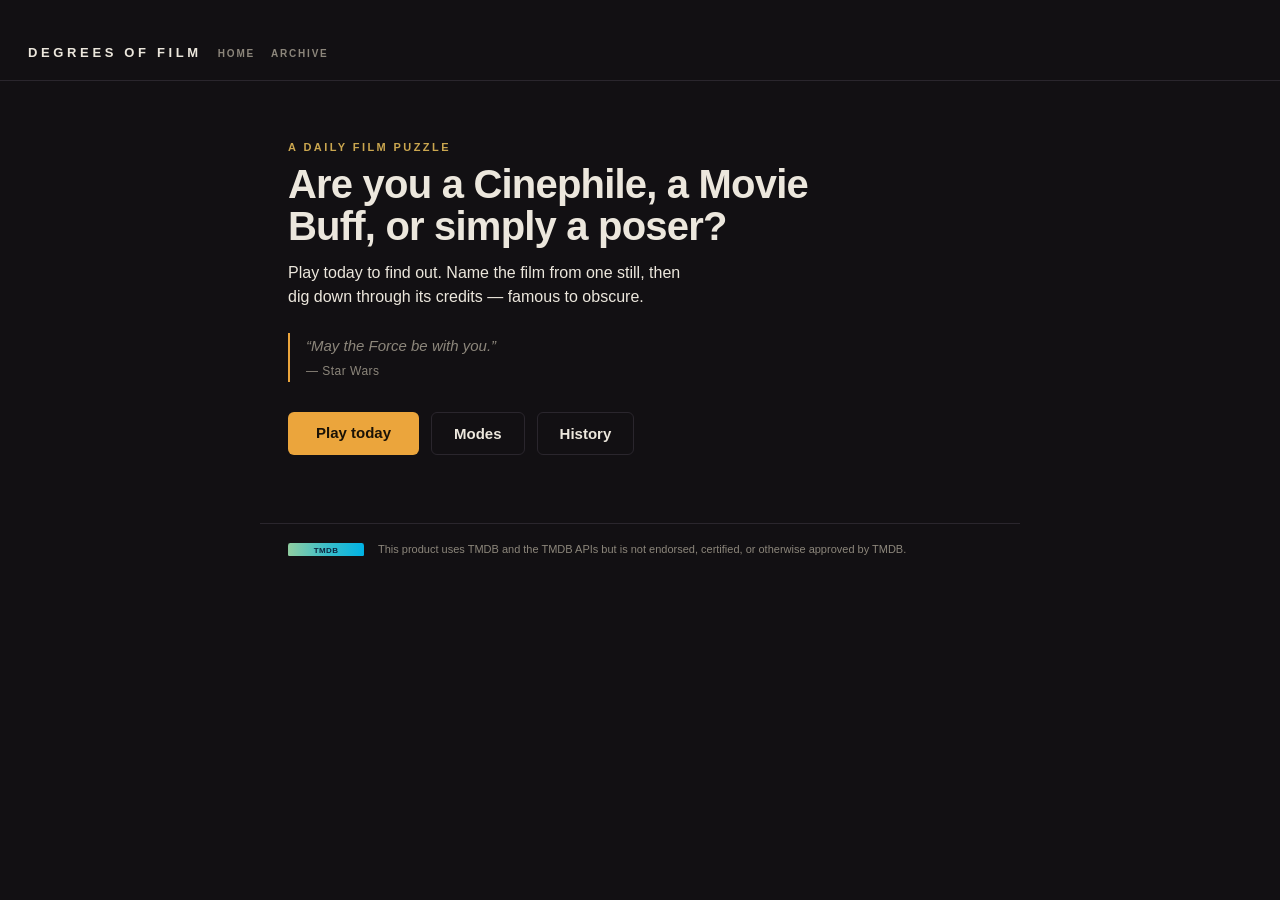
==== docs/index.html @ 2c876a7c "UX: reorder mode-select cards — Cinephile, Movie Buff, Poser, Practice Co-Authored-By: Claude Fable " ====
<!DOCTYPE html>
<html lang="en">
<head>
  <meta charset="utf-8" />
  <meta name="viewport" content="width=device-width, initial-scale=1" />
  <title>Degrees of Film</title>
  <link rel="stylesheet" href="style.css" />
</head>
<body>
  <header class="topbar">
    <div class="brand">
      <a class="wordmark" href="?">Degrees of Film</a>
      <a class="navlink" href="?">Home</a>
      <a class="navlink" id="archive-link" href="?archive">Archive</a>
    </div>
    <div class="stats">
      <span class="stat"><b id="depth">0</b><span>depth</span></span>
      <span class="stat"><b id="score">0</b><span>score</span></span>
    </div>
  </header>

  <main class="stage">
    <aside class="rail" id="rail" aria-hidden="true"></aside>

    <section class="play" id="play">
      <p class="mode-badge" id="mode-badge" aria-label="Current mode"></p>
      <figure class="frame">
        <img id="frame-img" alt="A frame from the film, with the title hidden" />
        <figcaption id="frame-cap" class="frame-cap" style="display:none"></figcaption>
      </figure>
      <div class="rung">
        <p class="eyebrow" id="role">&nbsp;</p>
        <h1 class="prompt" id="prompt">Loading…</h1>
      </div>
      <div class="controls">
        <div class="guessrow" id="guessrow">
          <input id="guess" type="text" autocomplete="off" autocapitalize="off"
                 spellcheck="false" placeholder="Name it…" />
          <button id="guess-btn">Guess</button>
        </div>
        <div id="suggest" class="suggest" hidden></div>
        <div id="choices" class="choices"></div>
        <div class="meta">
          <div class="attempts" id="attempts" aria-label="Attempts remaining"></div>
          <div class="lifelines">
            <button id="help-btn" class="skip" data-tip="Turn this rung into multiple choice — capped at 0 points. 3 per game.">I Need Help</button>
            <button id="skip-btn" class="skip" data-tip="Skip this rung to advance — costs 1 point (5 skips per game).">Skip</button>
          </div>
        </div>
        <p class="feedback" id="feedback" role="status">&nbsp;</p>
      </div>
    </section>

    <section class="end hidden" id="end"></section>

    <section class="archive hidden" id="archive">
      <h2 class="arc-title">Past puzzles</h2>
      <p class="arc-sub">Replay a previous daily. (Titles hidden so the film rung stays a challenge.)</p>
      <div id="archive-list" class="archive-list"></div>
    </section>

    <section class="modes hidden" id="history">
      <a class="navback" href="?">← Home</a>
      <h2 class="modes-title">Score history</h2>
      <p class="arc-sub">Your Cinephile daily results on this device, newest first. Recording starts
        from your next daily — earlier days weren’t stored. Poser, Movie Buff, practice, and archive
        replays don’t count here (they never touch daily stats).</p>
      <div id="history-list" class="archive-list"></div>
    </section>

    <section class="home hidden" id="home">
      <p class="home-eyebrow">A daily film puzzle</p>
      <h1 class="home-title">Are you a Cinephile, a Movie Buff, or simply a poser?</h1>
      <p class="home-tag">Play today to find out. Name the film from one still, then dig down through
        its credits — famous to obscure.</p>
      <blockquote class="quote" id="quote"></blockquote>
      <div class="home-cta">
        <a class="btn-primary" href="?play" data-tip="Start today's puzzle in Cinephile mode">Play today</a>
        <a class="btn-ghost" href="?modes" data-tip="Choose your mode and difficulty">Modes</a>
        <a class="btn-ghost" href="?history" data-tip="Your past daily results on this device">History</a>
      </div>
    </section>

    <section class="modes hidden" id="modes">
      <a class="navback" href="?">← Home</a>
      <h2 class="modes-title">Choose your mode</h2>
      <div class="mode-cards">
        <a class="mode lit" href="?play">
          <div class="mode-head"><span class="mode-name">Cinephile</span><span class="mode-soon">Play →</span></div>
          <span class="mode-desc">The full dig: name the film, then every credit from marquee names
            down to the key grip. Three lifelines, no autocomplete, no mercy.</span>
        </a>
        <a class="mode lit" href="?play&amp;mode=buff">
          <div class="mode-head"><span class="mode-name">Movie Buff</span><span class="mode-soon">Play →</span></div>
          <span class="mode-desc">Cinephile rules plus a title autocomplete on the frame — for those
            who never forget a face but blank on names.</span>
        </a>
        <a class="mode lit" href="?play&amp;mode=poser">
          <div class="mode-head"><span class="mode-name">Poser</span><span class="mode-soon">Play →</span></div>
          <span class="mode-desc">All multiple choice, deep cuts trimmed, a flat point a pop — for
            when you’ve “only seen the trailer.”</span>
        </a>
        <a class="mode lit" href="?practice">
          <div class="mode-head"><span class="mode-name">Practice</span><span class="mode-soon">Play →</span></div>
          <span class="mode-desc">An endless warm-up: random past puzzles back to back with a running
            tally, and it never touches your daily streak. Pick your ruleset.</span>
        </a>
      </div>
    </section>

    <section class="modes hidden" id="practice">
      <a class="navback" href="?modes">← Modes</a>
      <h2 class="modes-title">Practice</h2>
      <p class="arc-sub">An endless run through random past puzzles, with a running tally of films
        cleared and total depth. It doesn’t touch your daily streak or stats — and today’s daily is
        held back so you can’t spoil it. Pick a ruleset to start.</p>
      <div class="mode-cards">
        <a class="mode lit" href="?practice&amp;mode=cinephile">
          <div class="mode-head"><span class="mode-name">Cinephile</span><span class="mode-soon">Start →</span></div>
          <span class="mode-desc">The full dig — text answers, three lifelines, all the way down to
            the key grip.</span>
        </a>
        <a class="mode lit" href="?practice&amp;mode=poser">
          <div class="mode-head"><span class="mode-name">Poser</span><span class="mode-soon">Start →</span></div>
          <span class="mode-desc">All multiple choice, deep cuts trimmed — a gentle warm-up.</span>
        </a>
      </div>
    </section>
  </main>

  <!-- Mandatory TMDB attribution. The inline SVG is a faithful gradient-pill
       rendition of the TMDB mark; swap in the official logo from
       themoviedb.org/about/logos for strict brand compliance. -->
  <footer class="attribution">
    <a class="tmdb" href="https://www.themoviedb.org/" target="_blank" rel="noopener"
       aria-label="The Movie Database (TMDB)">
      <svg viewBox="0 0 190 34" width="76" height="13.6" role="img" aria-hidden="true">
        <defs>
          <linearGradient id="tmdbg" x1="0" y1="0" x2="1" y2="0">
            <stop offset="0" stop-color="#90cea1" />
            <stop offset=".5" stop-color="#3cbec9" />
            <stop offset="1" stop-color="#00b3e5" />
          </linearGradient>
        </defs>
        <rect width="190" height="34" rx="6" fill="url(#tmdbg)" />
        <text x="95" y="24" text-anchor="middle" font-family="Arial, Helvetica, sans-serif"
              font-weight="700" font-size="20" letter-spacing="1" fill="#0d253f">TMDB</text>
      </svg>
    </a>
    <p>This product uses TMDB and the TMDB APIs but is not endorsed, certified, or otherwise approved by TMDB.</p>
  </footer>

  <script type="module" src="app.js"></script>
</body>
</html>
---- docs/style.css ----
:root{
  --ink:#121013; --ink2:#1a171c; --bone:#ece7dd; --muted:#8c867b;
  --amber:#eba53c; --amber-deep:#caa64f; --on-accent:#1a1206; --red:#c2543f; --line:#2a262d;
  --font:-apple-system,BlinkMacSystemFont,"Segoe UI",Helvetica,Arial,sans-serif;
  --mono:ui-monospace,"SF Mono",Menlo,Consolas,monospace;
}
*{box-sizing:border-box}
body{
  margin:0;background:var(--ink);color:var(--bone);font-family:var(--font);
  -webkit-font-smoothing:antialiased;min-height:100vh;
}
.topbar{
  display:flex;align-items:flex-end;justify-content:space-between;
  padding:20px 28px;border-bottom:1px solid var(--line);
}
.wordmark{
  text-transform:uppercase;letter-spacing:.28em;font-size:13px;font-weight:600;
  color:var(--bone);text-decoration:none;
}
.wordmark:hover{color:var(--amber)}
.brand{display:flex;align-items:baseline;gap:16px}
.navlink{
  text-transform:uppercase;letter-spacing:.18em;font-size:10px;font-weight:600;
  color:var(--muted);text-decoration:none;
}
.navlink:hover{color:var(--amber)}
.stats{display:flex;gap:28px}
.stat{display:flex;flex-direction:column;align-items:flex-end;line-height:1}
.stat b{font-size:26px;font-weight:600;color:var(--amber);font-variant-numeric:tabular-nums}
.stat span{text-transform:uppercase;letter-spacing:.18em;font-size:10px;color:var(--muted);margin-top:4px}

.stage{
  display:grid;grid-template-columns:64px 1fr;gap:0;
  max-width:760px;margin:0 auto;padding:36px 28px 60px;
}
.rail{display:flex;flex-direction:column;gap:8px;padding-top:6px}
.mark{
  width:14px;height:22px;border-radius:3px;border:1px solid var(--line);
  background:transparent;transition:background .25s,border-color .25s,box-shadow .25s;
}
.mark.done{background:var(--bone);border-color:var(--bone)}
.mark.active{
  border-color:var(--amber);background:rgba(235,165,60,.16);
  box-shadow:0 0 0 1px var(--amber),0 0 14px rgba(235,165,60,.35);
}

.play{display:flex;flex-direction:column;gap:22px;min-width:0}
.frame{margin:0;position:relative}
.frame img{
  width:100%;max-height:380px;object-fit:cover;display:block;
  border-radius:6px;border:1px solid var(--line);
}
/* A credit still/headshot letterboxes so faces aren't cropped by the wide frame. */
.frame img.is-person{object-fit:contain;background:#0a0a0a}
/* Who the current still shows — sits over the foot of the frame. */
.frame-cap{
  position:absolute;left:0;right:0;bottom:0;
  padding:22px 12px 8px;
  font-size:13px;font-weight:600;letter-spacing:.01em;color:var(--bone);
  border-radius:0 0 6px 6px;
  background:linear-gradient(180deg, transparent, rgba(0,0,0,.72));
  pointer-events:none;
}
.mode-badge{
  margin:0;align-self:flex-start;text-transform:uppercase;letter-spacing:.22em;
  font-size:10px;font-weight:600;color:var(--amber-deep);
  padding:5px 11px;border:1px solid var(--line);border-radius:999px;
  background:var(--ink2);
}
.mode-badge:empty{display:none}
.rung{display:flex;flex-direction:column;gap:8px}
.eyebrow{
  margin:0;text-transform:uppercase;letter-spacing:.24em;font-size:11px;
  font-weight:600;color:var(--amber-deep);
}
.prompt{margin:0;font-size:27px;line-height:1.2;font-weight:600;letter-spacing:-.01em}

.controls{display:flex;flex-direction:column;gap:14px}
.guessrow{display:flex;gap:10px}
#guess{
  flex:1;background:var(--ink2);border:1px solid var(--line);color:var(--bone);
  padding:13px 15px;border-radius:6px;font-size:16px;font-family:inherit;
}
#guess::placeholder{color:var(--muted)}
#guess:focus{outline:none;border-color:var(--amber);box-shadow:0 0 0 1px var(--amber)}
#guess-btn{
  background:var(--amber);color:var(--on-accent);border:none;padding:0 22px;border-radius:6px;
  font-size:15px;font-weight:600;cursor:pointer;font-family:inherit;
}
#guess-btn:hover{background:#f3b85c}
.meta{display:flex;align-items:center;justify-content:space-between}
.attempts{display:flex;gap:7px}
.dot{width:9px;height:9px;border-radius:50%;background:var(--bone)}
.dot.spent{background:var(--line)}
.skip{
  background:transparent;color:var(--muted);border:1px solid var(--line);
  padding:8px 14px;border-radius:6px;font-size:13px;cursor:pointer;font-family:inherit;
}
.skip:hover{color:var(--bone);border-color:var(--muted)}
.skip:disabled{opacity:.4;cursor:not-allowed}
.lifelines{display:flex;gap:10px}
.choices{display:flex;flex-direction:column;gap:8px}
.choices:empty{display:none}
.suggest{display:flex;flex-direction:column;gap:6px}
.suggest[hidden]{display:none}
.suggest .choice{padding:8px 13px;font-size:14px}
.suggest .yr{color:var(--muted);margin-left:8px;font-size:12px}
.choices-note{margin:0;font-size:12px;color:var(--muted);letter-spacing:.04em}
.choice{
  text-align:left;background:var(--ink2);border:1px solid var(--line);color:var(--bone);
  padding:12px 15px;border-radius:6px;font-size:15px;cursor:pointer;font-family:inherit;
}
.choice:hover{border-color:var(--amber)}
.feedback{margin:0;font-size:14px;min-height:20px;opacity:0;transition:opacity .2s;letter-spacing:.01em}
.feedback.show{opacity:1}
.feedback.good{color:var(--amber)}
.feedback.bad{color:var(--red)}
.feedback.muted{color:var(--muted)}

.end{
  grid-column:1 / -1;display:flex;flex-direction:column;align-items:center;
  text-align:center;gap:14px;padding-top:30px;
}
.end .eyebrow{color:var(--muted)}
.hero{display:flex;flex-direction:column;align-items:center;gap:6px;margin:6px 0}
.herodepth{font-size:84px;font-weight:600;line-height:1;color:var(--amber);font-variant-numeric:tabular-nums}
.hero label{text-transform:uppercase;letter-spacing:.2em;font-size:12px;color:var(--muted)}
.endline{margin:0;color:var(--muted);font-size:14px}
.roast{margin:14px auto 0;max-width:44ch;font-size:15px;line-height:1.5;color:var(--bone)}
.roast-cta{display:inline-block;margin-top:8px;color:var(--amber);text-decoration:none;font-size:13px;font-weight:600;letter-spacing:.02em}
.roast-cta:hover{text-decoration:underline}
.reveal{margin:2px 0 0;color:var(--bone);font-size:15px}
.reveal strong{color:var(--amber-deep)}
.statgrid{display:flex;gap:18px;justify-content:center;flex-wrap:wrap;margin:8px 0 2px}
.statgrid div{display:flex;flex-direction:column;align-items:center;line-height:1}
.statgrid b{font-size:22px;font-weight:600;color:var(--amber);font-variant-numeric:tabular-nums}
.statgrid span{text-transform:uppercase;letter-spacing:.14em;font-size:9px;color:var(--muted);margin-top:4px}
.hist{width:100%;max-width:320px;margin:12px auto 0;display:flex;flex-direction:column;gap:5px}
.histlabel{margin:0 0 3px;font-size:10px;text-transform:uppercase;letter-spacing:.16em;color:var(--muted);text-align:left}
.hrow{display:flex;align-items:center;gap:8px}
.hd{width:18px;text-align:right;font-size:12px;color:var(--muted);font-variant-numeric:tabular-nums}
.hb{background:var(--line);color:var(--bone);font-size:11px;padding:2px 7px;border-radius:3px;text-align:right;min-width:22px;font-variant-numeric:tabular-nums}
.hb.cur{background:var(--amber);color:var(--on-accent)}
.share{
  font-family:var(--mono);font-size:13px;color:var(--bone);background:var(--ink2);
  border:1px solid var(--line);border-radius:6px;padding:14px 18px;margin:8px 0 0;white-space:pre-wrap;
}
.again{
  background:transparent;color:var(--bone);border:1px solid var(--amber);
  padding:11px 26px;border-radius:6px;font-size:14px;font-weight:600;cursor:pointer;font-family:inherit;
}
.again:hover{background:var(--amber);color:var(--on-accent)}
.endbtns{display:flex;gap:10px;margin-top:12px;justify-content:center;flex-wrap:wrap}
.copy{
  background:var(--amber);color:var(--on-accent);border:1px solid var(--amber);
  padding:11px 26px;border-radius:6px;font-size:14px;font-weight:600;cursor:pointer;font-family:inherit;
}
.copy:hover{filter:brightness(1.08)}

.archive{grid-column:1 / -1;padding-top:4px}
.arc-title{margin:0 0 4px;font-size:20px;font-weight:600;letter-spacing:-.01em}
.arc-sub{margin:0 0 18px;color:var(--muted);font-size:13px}
.archive-list{display:grid;grid-template-columns:repeat(auto-fill,minmax(150px,1fr));gap:10px}
.arc{
  display:flex;align-items:center;gap:10px;padding:13px 14px;text-decoration:none;
  background:var(--ink2);border:1px solid var(--line);border-radius:8px;color:var(--bone);
}
.arc:hover{border-color:var(--amber)}
.arc-sw{width:14px;height:14px;border-radius:3px;flex:0 0 auto;border:1px solid rgba(255,255,255,.12)}
.arc-d{font-size:14px;font-weight:600}
.arc-n{margin-left:auto;color:var(--muted);font-size:12px;font-variant-numeric:tabular-nums}

.home{grid-column:1 / -1;max-width:600px;padding:24px 0 8px}
.home-eyebrow{margin:0;text-transform:uppercase;letter-spacing:.22em;font-size:11px;font-weight:600;color:var(--amber-deep)}
.home-title{margin:10px 0 0;font-size:40px;line-height:1.05;font-weight:600;letter-spacing:-.02em}
.home-tag{margin:14px 0 0;font-size:16px;line-height:1.5;color:var(--bone);max-width:46ch}
.quote{margin:24px 0 0;padding:2px 0 2px 16px;border-left:2px solid var(--amber);color:var(--muted);font-style:italic;font-size:15px;line-height:1.4}
.quote cite{display:block;margin-top:7px;font-style:normal;font-size:12px;letter-spacing:.04em}
.home-cta{display:flex;gap:12px;margin-top:30px;flex-wrap:wrap}
.btn-primary{background:var(--amber);color:var(--on-accent);text-decoration:none;font-weight:600;font-size:15px;padding:12px 28px;border-radius:6px}
.btn-primary:hover{filter:brightness(1.08)}
.btn-ghost{background:transparent;color:var(--bone);text-decoration:none;font-size:15px;font-weight:600;padding:12px 22px;border-radius:6px;border:1px solid var(--line)}
.btn-ghost:hover{border-color:var(--muted)}

.modes{grid-column:1 / -1;max-width:560px;padding-top:6px}
.navback{display:inline-block;margin-bottom:16px;text-decoration:none;color:var(--muted);font-size:11px;letter-spacing:.16em;text-transform:uppercase}
.navback:hover{color:var(--amber)}
.modes-title{margin:0 0 16px;font-size:24px;font-weight:600;letter-spacing:-.01em}
.mode-cards{display:flex;flex-direction:column;gap:12px}
.mode{display:block;padding:18px 20px;border:1px solid var(--line);border-radius:10px;background:var(--ink2);text-decoration:none;color:var(--bone)}
.mode.lit{border-color:var(--amber)}
.mode.lit:hover{box-shadow:0 0 0 1px var(--amber)}
.mode:not(.lit){opacity:.62}
.mode-head{display:flex;justify-content:space-between;align-items:baseline;gap:10px}
.mode-name{font-size:18px;font-weight:600}
.mode-soon{font-size:11px;text-transform:uppercase;letter-spacing:.14em;color:var(--amber);white-space:nowrap}
.mode:not(.lit) .mode-soon{color:var(--muted)}
.mode-desc{display:block;margin-top:8px;color:var(--muted);font-size:14px;line-height:1.5}

.lobby .stats{visibility:hidden}

.attribution{
  max-width:760px;margin:0 auto;padding:18px 28px 40px;display:flex;align-items:center;gap:14px;
  border-top:1px solid var(--line);
}
.attribution p{margin:0;font-size:11px;color:var(--muted);line-height:1.4}
.tmdb{flex:0 0 auto;display:inline-flex;line-height:0;border-radius:6px}
.tmdb:focus-visible{outline:2px solid var(--amber);outline-offset:3px}

.hidden{display:none !important}
:focus-visible{outline:2px solid var(--amber);outline-offset:2px}

/* Vibrant, themed tooltips — replace the plain, sluggish native `title` hover.
   Any element with a data-tip="…" gets a fast-fading amber bubble above it (on
   hover and on keyboard focus). text-transform/letter-spacing are reset so the
   bubble reads normally even on the uppercase controls. */
[data-tip]{position:relative}
[data-tip]::after{
  content:attr(data-tip);
  position:absolute;left:50%;bottom:calc(100% + 9px);transform:translate(-50%,3px);
  width:max-content;max-width:230px;padding:7px 11px;border-radius:7px;
  background:var(--amber);color:var(--on-accent);
  font-size:12px;font-weight:600;line-height:1.35;text-align:center;
  text-transform:none;letter-spacing:normal;
  box-shadow:0 8px 22px rgba(0,0,0,.45);
  opacity:0;pointer-events:none;z-index:60;
  transition:opacity .11s ease,transform .11s ease;
}
[data-tip]::before{   /* pointer toward the element */
  content:'';position:absolute;left:50%;bottom:calc(100% + 4px);transform:translateX(-50%);
  border:6px solid transparent;border-top-color:var(--amber);
  opacity:0;pointer-events:none;z-index:60;transition:opacity .11s ease;
}
[data-tip]:hover::after,[data-tip]:focus-visible::after{opacity:1;transform:translate(-50%,0)}
[data-tip]:hover::before,[data-tip]:focus-visible::before{opacity:1}

@media (max-width:600px){
  .topbar{padding:14px 16px;align-items:center}
  .wordmark{letter-spacing:.12em;font-size:12px}
  .brand{gap:12px}
  .navlink{font-size:9px;letter-spacing:.1em}
  .stats{gap:16px}
  .stat b{font-size:21px}
  .stage{grid-template-columns:1fr;gap:18px;padding:22px 16px 48px}
  .rail{flex-direction:row;flex-wrap:wrap;padding-top:0}
  .mark{width:20px;height:8px}
  .prompt{font-size:22px}
  .herodepth{font-size:64px}
  .meta{flex-wrap:wrap;gap:10px}
  .lifelines{flex:1 1 100%;justify-content:flex-start}
  .skip{font-size:12px;padding:8px 12px}
  .attribution{flex-direction:column;align-items:flex-start;gap:10px;padding:16px 16px 32px}
  .home-title{font-size:30px}
  .statgrid{gap:14px}
}
@media (max-width:380px){
  .wordmark{font-size:11px;letter-spacing:.08em}
  .navlink{font-size:8px}
}
@media (prefers-reduced-motion:reduce){*{transition:none !important}}
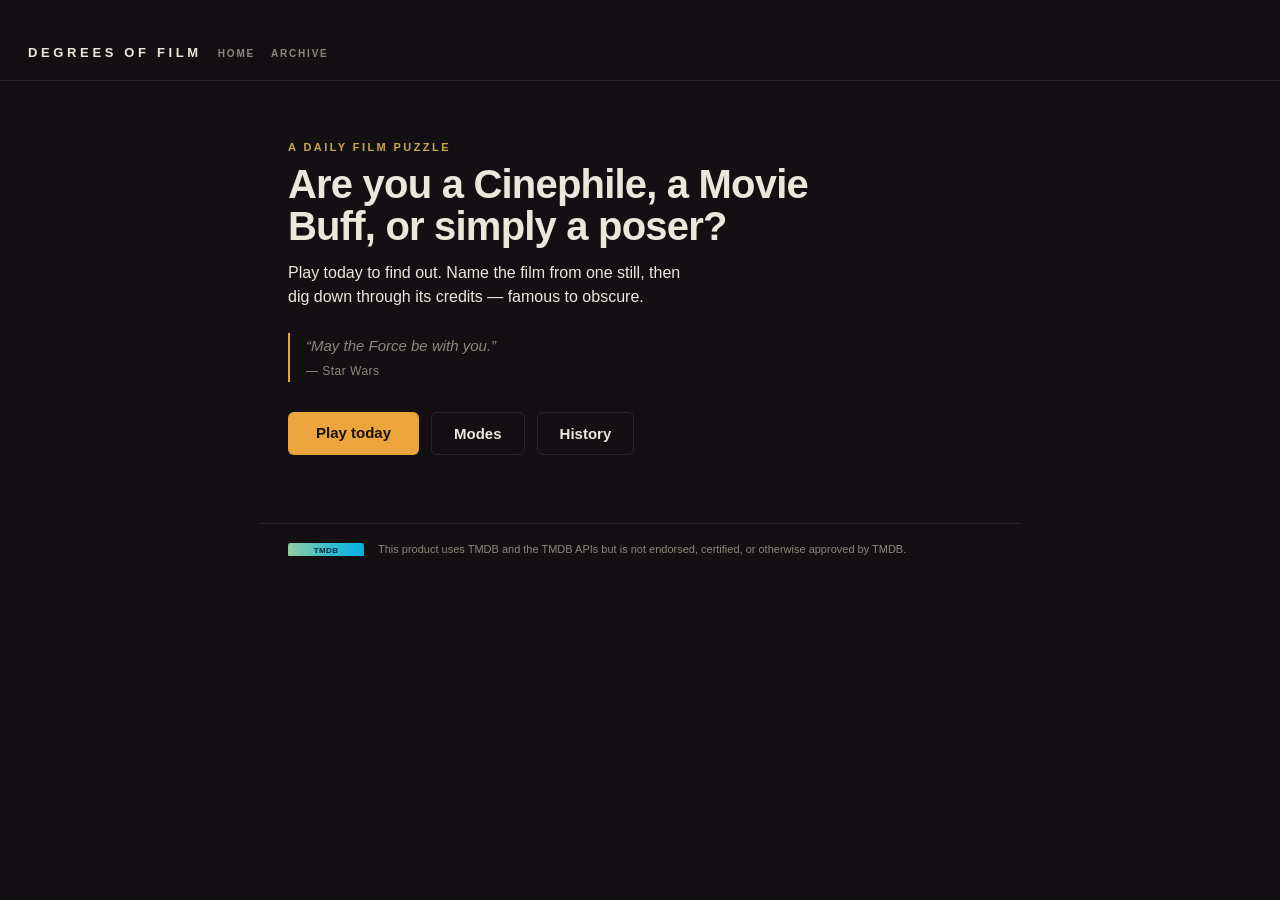
==== commit f134a5e4: "UX: Movie Buff card copy — autocomplete on every rung, tip-of-your-brain Co-Authored-By: Claude Fabl" ====
--- a/docs/index.html
+++ b/docs/index.html
@@ -92,8 +92,8 @@
         </a>
         <a class="mode lit" href="?play&amp;mode=buff">
           <div class="mode-head"><span class="mode-name">Movie Buff</span><span class="mode-soon">Play →</span></div>
-          <span class="mode-desc">Cinephile rules plus a title autocomplete on the frame — for those
-            who never forget a face but blank on names.</span>
+          <span class="mode-desc">Cinephile rules plus autocomplete on every rung — for when the
+            answer’s on the tip of your brain and just won’t shake loose.</span>
         </a>
         <a class="mode lit" href="?play&amp;mode=poser">
           <div class="mode-head"><span class="mode-name">Poser</span><span class="mode-soon">Play →</span></div>
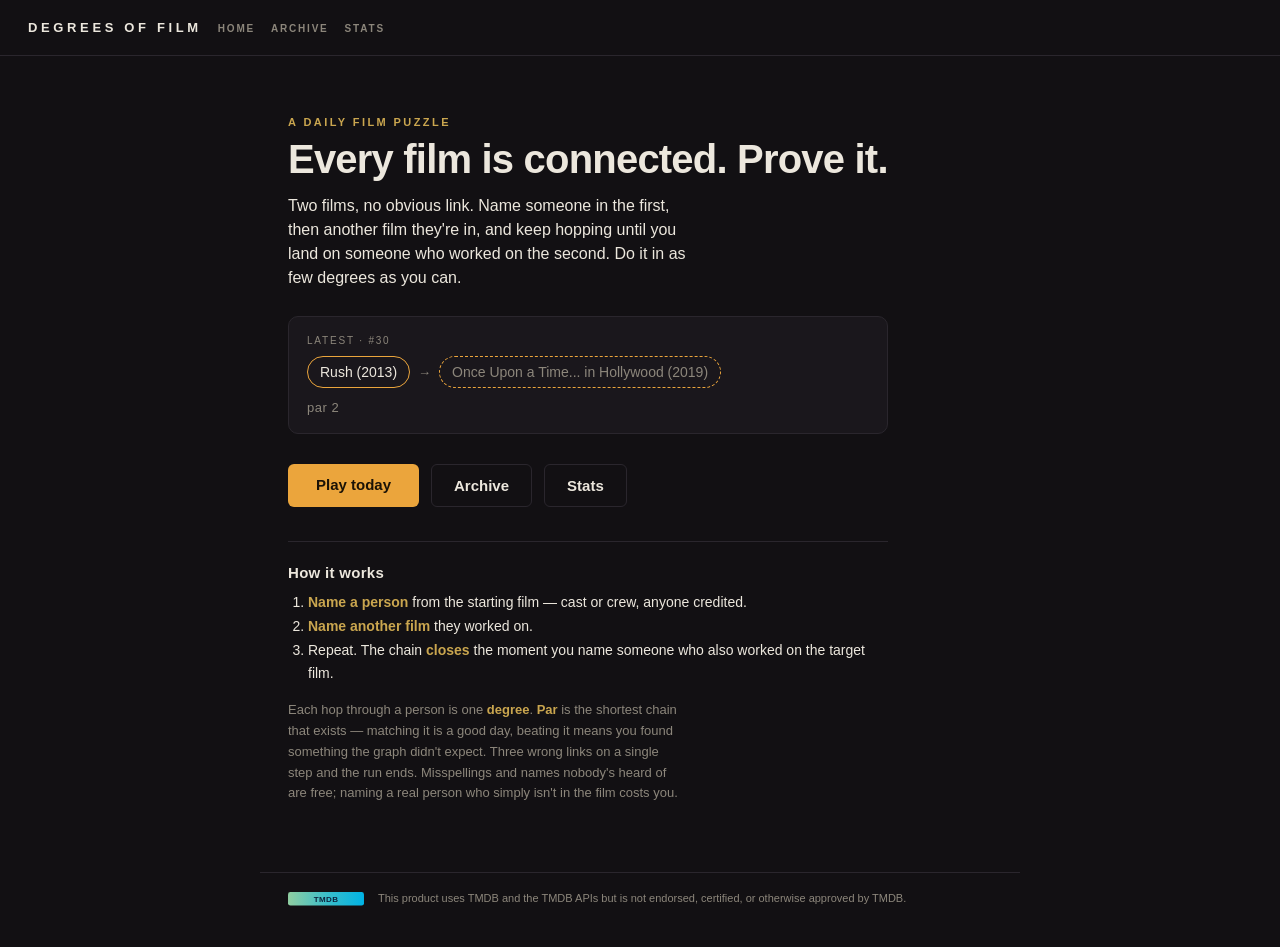
==== commit 72a05818: "Game: rebuild the site around degrees-of-separation, retire the dig The vertical-dig daily is retire" ====
--- a/docs/index.html
+++ b/docs/index.html
@@ -4,6 +4,7 @@
   <meta charset="utf-8" />
   <meta name="viewport" content="width=device-width, initial-scale=1" />
   <title>Degrees of Film</title>
+  <meta name="description" content="A daily film puzzle: connect two films through the people who made them, in as few degrees as possible." />
   <link rel="stylesheet" href="style.css" />
 </head>
 <body>
@@ -11,40 +12,60 @@
     <div class="brand">
       <a class="wordmark" href="?">Degrees of Film</a>
       <a class="navlink" href="?">Home</a>
-      <a class="navlink" id="archive-link" href="?archive">Archive</a>
+      <a class="navlink" href="?archive">Archive</a>
+      <a class="navlink" href="?history">Stats</a>
     </div>
-    <div class="stats">
-      <span class="stat"><b id="depth">0</b><span>depth</span></span>
-      <span class="stat"><b id="score">0</b><span>score</span></span>
+    <div class="stats" id="scoreboard" hidden>
+      <span class="stat"><b id="degrees">0</b><span>degrees</span></span>
+      <span class="stat"><b id="par">0</b><span>par</span></span>
     </div>
   </header>
 
   <main class="stage">
-    <aside class="rail" id="rail" aria-hidden="true"></aside>
+    <section class="home hidden" id="home">
+      <p class="home-eyebrow">A daily film puzzle</p>
+      <h1 class="home-title">Every film is connected. Prove it.</h1>
+      <p class="home-tag">Two films, no obvious link. Name someone in the first, then another film
+        they're in, and keep hopping until you land on someone who worked on the second. Do it in as
+        few degrees as you can.</p>
+      <div class="today" id="today-card"></div>
+      <div class="home-cta">
+        <a class="btn-primary" href="?play" data-tip="Play today's connection">Play today</a>
+        <a class="btn-ghost" href="?archive" data-tip="Every past daily, still playable">Archive</a>
+        <a class="btn-ghost" href="?history" data-tip="Your streak and scorecard on this device">Stats</a>
+      </div>
+      <div class="rules">
+        <h2>How it works</h2>
+        <ol>
+          <li><b>Name a person</b> from the starting film — cast or crew, anyone credited.</li>
+          <li><b>Name another film</b> they worked on.</li>
+          <li>Repeat. The chain <b>closes</b> the moment you name someone who also worked on the
+            target film.</li>
+        </ol>
+        <p class="rules-note">Each hop through a person is one <b>degree</b>. <b>Par</b> is the
+          shortest chain that exists — matching it is a good day, beating it means you found
+          something the graph didn't expect. Three wrong links on a single step and the run ends.
+          Misspellings and names nobody's heard of are free; naming a real person who simply isn't in
+          the film costs you.</p>
+      </div>
+    </section>
 
-    <section class="play" id="play">
-      <p class="mode-badge" id="mode-badge" aria-label="Current mode"></p>
-      <figure class="frame">
-        <img id="frame-img" alt="A frame from the film, with the title hidden" />
-        <figcaption id="frame-cap" class="frame-cap" style="display:none"></figcaption>
-      </figure>
-      <div class="rung">
-        <p class="eyebrow" id="role">&nbsp;</p>
-        <h1 class="prompt" id="prompt">Loading…</h1>
-      </div>
+    <section class="play hidden" id="play">
+      <p class="mode-badge" id="mode-badge"></p>
+      <div class="cchain" id="chain"></div>
+      <p class="cprompt" id="prompt">Loading…</p>
       <div class="controls">
-        <div class="guessrow" id="guessrow">
+        <div class="guessrow">
           <input id="guess" type="text" autocomplete="off" autocapitalize="off"
-                 spellcheck="false" placeholder="Name it…" />
-          <button id="guess-btn">Guess</button>
+                 spellcheck="false" placeholder="Name someone…" />
+          <button id="guess-btn">Link</button>
         </div>
         <div id="suggest" class="suggest" hidden></div>
-        <div id="choices" class="choices"></div>
         <div class="meta">
           <div class="attempts" id="attempts" aria-label="Attempts remaining"></div>
           <div class="lifelines">
-            <button id="help-btn" class="skip" data-tip="Turn this rung into multiple choice — capped at 0 points. 3 per game.">I Need Help</button>
-            <button id="skip-btn" class="skip" data-tip="Skip this rung to advance — costs 1 point (5 skips per game).">Skip</button>
+            <button id="back-btn" class="skip"
+                    data-tip="Dead end? Step back to the last film. The degree stays spent.">↩ Back up</button>
           </div>
         </div>
         <p class="feedback" id="feedback" role="status">&nbsp;</p>
@@ -53,78 +74,18 @@
 
     <section class="end hidden" id="end"></section>
 
-    <section class="archive hidden" id="archive">
-      <h2 class="arc-title">Past puzzles</h2>
-      <p class="arc-sub">Replay a previous daily. (Titles hidden so the film rung stays a challenge.)</p>
+    <section class="modes hidden" id="archive">
+      <a class="navback" href="?">← Home</a>
+      <h2 class="modes-title">Past connections</h2>
+      <p class="arc-sub">Every daily is still playable. Replays don't touch your streak.</p>
       <div id="archive-list" class="archive-list"></div>
     </section>
 
     <section class="modes hidden" id="history">
       <a class="navback" href="?">← Home</a>
-      <h2 class="modes-title">Score history</h2>
-      <p class="arc-sub">Your Cinephile daily results on this device, newest first. Recording starts
-        from your next daily — earlier days weren’t stored. Poser, Movie Buff, practice, and archive
-        replays don’t count here (they never touch daily stats).</p>
+      <h2 class="modes-title">Your scorecard</h2>
+      <div id="history-summary"></div>
       <div id="history-list" class="archive-list"></div>
-    </section>
-
-    <section class="home hidden" id="home">
-      <p class="home-eyebrow">A daily film puzzle</p>
-      <h1 class="home-title">Are you a Cinephile, a Movie Buff, or simply a poser?</h1>
-      <p class="home-tag">Play today to find out. Name the film from one still, then dig down through
-        its credits — famous to obscure.</p>
-      <blockquote class="quote" id="quote"></blockquote>
-      <div class="home-cta">
-        <a class="btn-primary" href="?play" data-tip="Start today's puzzle in Cinephile mode">Play today</a>
-        <a class="btn-ghost" href="?modes" data-tip="Choose your mode and difficulty">Modes</a>
-        <a class="btn-ghost" href="?history" data-tip="Your past daily results on this device">History</a>
-      </div>
-    </section>
-
-    <section class="modes hidden" id="modes">
-      <a class="navback" href="?">← Home</a>
-      <h2 class="modes-title">Choose your mode</h2>
-      <div class="mode-cards">
-        <a class="mode lit" href="?play">
-          <div class="mode-head"><span class="mode-name">Cinephile</span><span class="mode-soon">Play →</span></div>
-          <span class="mode-desc">The full dig: name the film, then every credit from marquee names
-            down to the key grip. Three lifelines, no autocomplete, no mercy.</span>
-        </a>
-        <a class="mode lit" href="?play&amp;mode=buff">
-          <div class="mode-head"><span class="mode-name">Movie Buff</span><span class="mode-soon">Play →</span></div>
-          <span class="mode-desc">Cinephile rules plus autocomplete on every rung — for when the
-            answer’s on the tip of your brain and just won’t shake loose.</span>
-        </a>
-        <a class="mode lit" href="?play&amp;mode=poser">
-          <div class="mode-head"><span class="mode-name">Poser</span><span class="mode-soon">Play →</span></div>
-          <span class="mode-desc">All multiple choice, deep cuts trimmed, a flat point a pop — for
-            when you’ve “only seen the trailer.”</span>
-        </a>
-        <a class="mode lit" href="?practice">
-          <div class="mode-head"><span class="mode-name">Practice</span><span class="mode-soon">Play →</span></div>
-          <span class="mode-desc">An endless warm-up: random past puzzles back to back with a running
-            tally, and it never touches your daily streak. Pick your ruleset.</span>
-        </a>
-      </div>
-    </section>
-
-    <section class="modes hidden" id="practice">
-      <a class="navback" href="?modes">← Modes</a>
-      <h2 class="modes-title">Practice</h2>
-      <p class="arc-sub">An endless run through random past puzzles, with a running tally of films
-        cleared and total depth. It doesn’t touch your daily streak or stats — and today’s daily is
-        held back so you can’t spoil it. Pick a ruleset to start.</p>
-      <div class="mode-cards">
-        <a class="mode lit" href="?practice&amp;mode=cinephile">
-          <div class="mode-head"><span class="mode-name">Cinephile</span><span class="mode-soon">Start →</span></div>
-          <span class="mode-desc">The full dig — text answers, three lifelines, all the way down to
-            the key grip.</span>
-        </a>
-        <a class="mode lit" href="?practice&amp;mode=poser">
-          <div class="mode-head"><span class="mode-name">Poser</span><span class="mode-soon">Start →</span></div>
-          <span class="mode-desc">All multiple choice, deep cuts trimmed — a gentle warm-up.</span>
-        </a>
-      </div>
     </section>
   </main>
 
--- a/docs/style.css
+++ b/docs/style.css
@@ -30,7 +30,7 @@
 .stat span{text-transform:uppercase;letter-spacing:.18em;font-size:10px;color:var(--muted);margin-top:4px}
 
 .stage{
-  display:grid;grid-template-columns:64px 1fr;gap:0;
+  display:grid;grid-template-columns:1fr;gap:0;
   max-width:760px;margin:0 auto;padding:36px 28px 60px;
 }
 .rail{display:flex;flex-direction:column;gap:8px;padding-top:6px}
@@ -104,6 +104,17 @@
 .suggest{display:flex;flex-direction:column;gap:6px}
 .suggest[hidden]{display:none}
 .suggest .choice{padding:8px 13px;font-size:14px}
+.suggest .choice.sel{border-color:var(--amber)}
+.cchain{display:flex;flex-wrap:wrap;gap:8px;align-items:center;margin:14px 0}
+.cpill{padding:7px 12px;border-radius:999px;border:1px solid var(--line);background:var(--ink2);
+       font-size:14px;color:var(--bone)}
+.cpill.film{border-color:var(--amber)}
+.cpill.goal{border-style:dashed;color:var(--muted)}
+.cpill.current{box-shadow:0 0 0 1px var(--amber)}
+.carrow{color:var(--muted);font-size:13px}
+.cprompt{margin:4px 0 8px;font-size:15px;color:var(--bone)}
+.cend{margin-top:16px}
+.cend .hero{margin:8px 0}
 .suggest .yr{color:var(--muted);margin-left:8px;font-size:12px}
 .choices-note{margin:0;font-size:12px;color:var(--muted);letter-spacing:.04em}
 .choice{
@@ -234,6 +245,34 @@
 [data-tip]:hover::after,[data-tip]:focus-visible::after{opacity:1;transform:translate(-50%,0)}
 [data-tip]:hover::before,[data-tip]:focus-visible::before{opacity:1}
 
+/* --- Degrees: today's card, the rules block, scorecard rows --- */
+.stats[hidden]{display:none}
+.cpill.person{border-color:var(--muted)}
+.today{margin:26px 0 0;padding:18px;border:1px solid var(--line);border-radius:10px;background:var(--ink2)}
+.today:empty{display:none}
+.today-eyebrow{margin:0 0 10px;text-transform:uppercase;letter-spacing:.18em;font-size:10px;color:var(--muted)}
+.today-pair{display:flex;flex-wrap:wrap;align-items:center;gap:8px;margin:0}
+.today-par{margin:12px 0 0;font-size:13px;color:var(--muted);letter-spacing:.04em}
+
+.rules{margin-top:34px;border-top:1px solid var(--line);padding-top:22px}
+.rules h2{margin:0 0 10px;font-size:15px;font-weight:600;letter-spacing:.02em}
+.rules ol{margin:0;padding-left:20px;font-size:14px;line-height:1.7}
+.rules b{color:var(--amber-deep)}
+.rules-note{margin:14px 0 0;color:var(--muted);font-size:13px;line-height:1.6;max-width:54ch}
+
+#archive-list,#history-list{grid-template-columns:1fr}
+.arc-row{
+  display:flex;align-items:baseline;gap:12px;padding:12px 14px;text-decoration:none;
+  background:var(--ink2);border:1px solid var(--line);border-radius:8px;color:var(--bone);
+}
+.arc-row:hover{border-color:var(--amber)}
+.arc-date{font-size:12px;color:var(--muted);font-variant-numeric:tabular-nums;flex:0 0 auto}
+.arc-pair{font-size:14px;font-weight:600;flex:1 1 auto;min-width:0}
+.arc-par{font-size:12px;color:var(--muted);flex:0 0 auto}
+
+.endrow{display:flex;gap:10px;justify-content:center;flex-wrap:wrap;margin-top:18px}
+.endrow .btn-primary{border:none;font-family:inherit;cursor:pointer;font-size:15px}
+
 @media (max-width:600px){
   .topbar{padding:14px 16px;align-items:center}
   .wordmark{letter-spacing:.12em;font-size:12px}
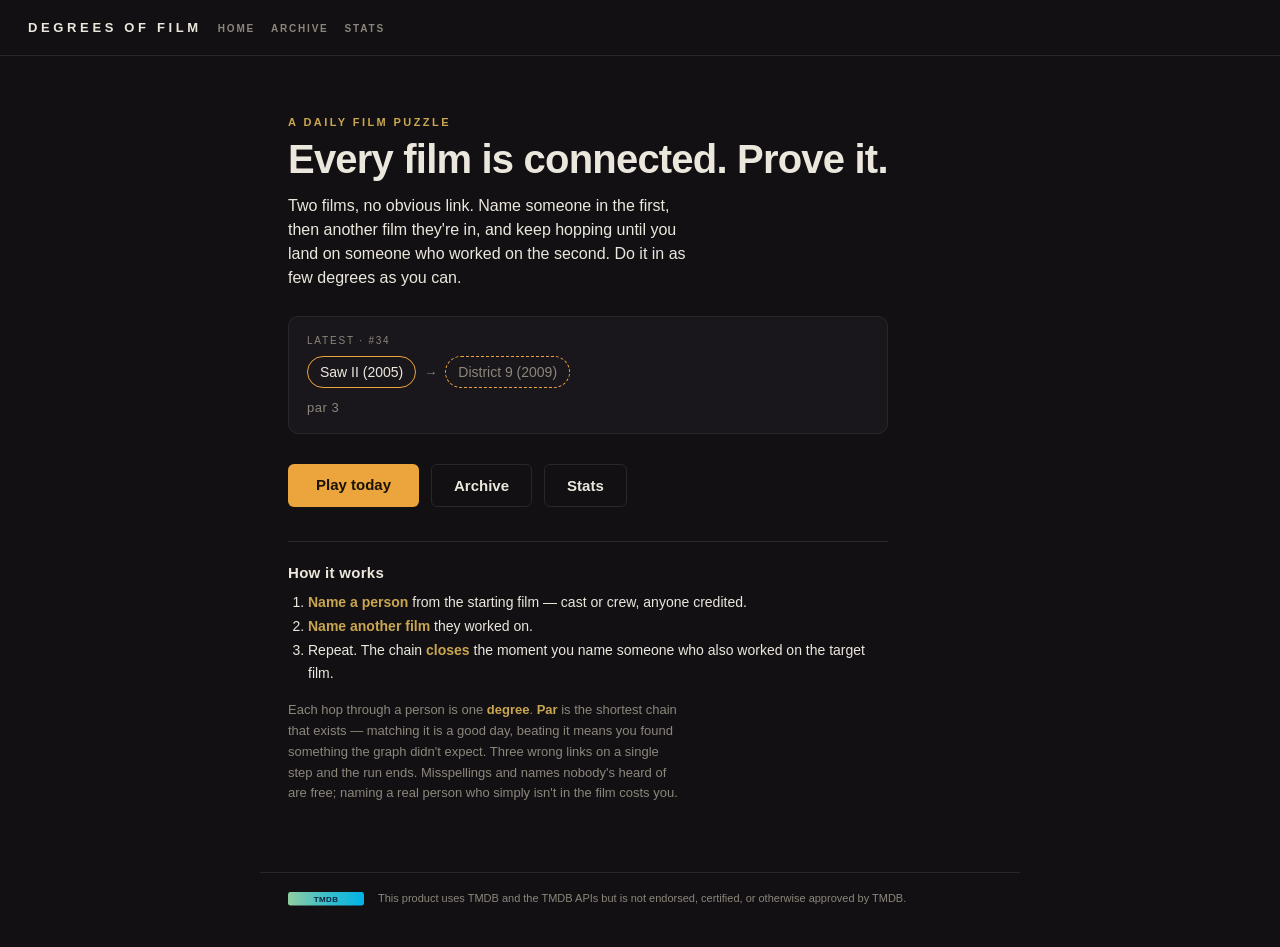
==== commit 1bf55554: "Game: Wave 3 — completion calendar, handicap, backup codes, curator's note Scorecard: a month-grid c" ====
--- a/docs/index.html
+++ b/docs/index.html
@@ -5,6 +5,21 @@
   <meta name="viewport" content="width=device-width, initial-scale=1" />
   <title>Degrees of Film</title>
   <meta name="description" content="A daily film puzzle: connect two films through the people who made them, in as few degrees as possible." />
+  <link rel="icon" href="favicon.svg" type="image/svg+xml" />
+  <!-- Link unfurls (iMessage/Discord/Slack) — the share loop's last step. og.png is
+       original artwork; TMDB imagery must never appear here. -->
+  <meta property="og:type" content="website" />
+  <meta property="og:site_name" content="Degrees of Film" />
+  <meta property="og:title" content="Degrees of Film" />
+  <meta property="og:description" content="A daily film puzzle: connect two films through the people who made them, in as few degrees as possible." />
+  <meta property="og:url" content="https://bluesuitcase.github.io/DegreesofFilm/" />
+  <meta property="og:image" content="https://bluesuitcase.github.io/DegreesofFilm/og.png" />
+  <meta property="og:image:width" content="1200" />
+  <meta property="og:image:height" content="630" />
+  <meta name="twitter:card" content="summary_large_image" />
+  <meta name="twitter:title" content="Degrees of Film" />
+  <meta name="twitter:description" content="A daily film puzzle: connect two films through the people who made them, in as few degrees as possible." />
+  <meta name="twitter:image" content="https://bluesuitcase.github.io/DegreesofFilm/og.png" />
   <link rel="stylesheet" href="style.css" />
 </head>
 <body>
@@ -85,6 +100,19 @@
       <a class="navback" href="?">← Home</a>
       <h2 class="modes-title">Your scorecard</h2>
       <div id="history-summary"></div>
+      <div id="history-cal" class="history-cal"></div>
+      <div class="backup">
+        <button id="bk-export" class="skip" data-tip="Serialize your whole record into a copyable code">Back up my record</button>
+        <button id="bk-import" class="skip" data-tip="Merge a code from another device — keeps the better result on conflicts">Restore from a code</button>
+      </div>
+      <div id="bk-area" class="bk-area" hidden>
+        <textarea id="bk-text" rows="4" spellcheck="false" aria-label="Backup code"></textarea>
+        <div class="bk-row">
+          <button id="bk-copy" class="skip">Copy</button>
+          <button id="bk-apply" class="skip">Import</button>
+        </div>
+        <p class="arc-sub" id="bk-note"></p>
+      </div>
       <div id="history-list" class="archive-list"></div>
     </section>
   </main>
--- a/docs/style.css
+++ b/docs/style.css
@@ -273,6 +273,56 @@
 .endrow{display:flex;gap:10px;justify-content:center;flex-wrap:wrap;margin-top:18px}
 .endrow .btn-primary{border:none;font-family:inherit;cursor:pointer;font-size:15px}
 
+/* --- the ritual end card --- */
+.endchain{display:flex;flex-wrap:wrap;gap:8px;align-items:center;justify-content:center;margin:10px 0 0;max-width:640px}
+.endchain:empty{display:none}
+.revealbox{display:flex;flex-direction:column;align-items:center;gap:4px;margin-top:18px;
+           padding-top:16px;border-top:1px solid var(--line);width:100%;max-width:640px}
+.revealbox:empty{display:none}
+.reveal-label{margin:0;text-transform:uppercase;letter-spacing:.18em;font-size:10px;
+              font-weight:600;color:var(--amber-deep)}
+.revealchain{margin-top:8px}
+.cpill.reveal{border-color:var(--amber-deep);color:var(--bone);border-style:dashed}
+.cpill.dim{opacity:.55}
+.reveal-count{margin:10px 0 0;font-size:13px;color:var(--muted)}
+.streakline{margin:14px 0 0;font-size:14px;color:var(--amber);font-weight:600;letter-spacing:.02em}
+.streakline:empty{display:none}
+.obsline{margin:14px 0 0;font-size:13px;color:var(--amber-deep);font-weight:600;letter-spacing:.03em;cursor:help}
+.obsline:empty{display:none}
+.curator-note{margin:14px 0 0;font-size:13.5px;font-style:italic;color:var(--muted);max-width:46ch}
+.curator-note:empty{display:none}
+.countdown{margin:4px 0 0;font-size:13px;color:var(--muted);font-variant-numeric:tabular-nums;letter-spacing:.06em}
+.countdown:empty{display:none}
+#end-hist{margin-top:18px}
+#end-hist:empty{display:none}
+.hb{transition:width .4s ease}
+#share-text{text-align:left;max-width:420px;width:100%;margin-top:14px}
+.riskline{margin-top:10px}
+.riskline a{color:var(--amber)}
+
+/* --- completion calendar + backup (scorecard) --- */
+.history-cal{display:flex;flex-direction:column;gap:18px;margin:22px 0}
+.cal-month h3{margin:0 0 8px;font-size:12px;font-weight:600;text-transform:uppercase;
+              letter-spacing:.16em;color:var(--muted)}
+.calgrid{display:grid;grid-template-columns:repeat(7,34px);gap:5px}
+.cal{width:34px;height:34px;display:flex;align-items:center;justify-content:center;
+     font-size:11px;border-radius:6px;border:1px solid var(--line);color:var(--muted);
+     text-decoration:none;font-variant-numeric:tabular-nums}
+.cal.void{border:none}
+.cal.future{border-style:dotted;opacity:.38}
+.cal.empty:hover{border-color:var(--muted);color:var(--bone)}
+.cal.gold{background:var(--amber);border-color:var(--amber);color:var(--on-accent);font-weight:700}
+.cal.silver{background:var(--bone);border-color:var(--bone);color:#1a1206;font-weight:700}
+.cal.loss{border-color:var(--red);color:var(--red);font-weight:700}
+.cal.replay{border-color:var(--amber-deep);color:var(--amber-deep);border-style:dashed}
+.backup{display:flex;gap:10px;flex-wrap:wrap;margin:6px 0 16px}
+.bk-area{display:flex;flex-direction:column;gap:8px;margin:0 0 18px}
+.bk-area[hidden]{display:none}
+#bk-text{background:var(--ink2);border:1px solid var(--line);border-radius:6px;color:var(--bone);
+         font-family:var(--mono);font-size:12px;padding:10px 12px;resize:vertical;word-break:break-all}
+#bk-text:focus{outline:none;border-color:var(--amber)}
+.bk-row{display:flex;gap:10px}
+
 @media (max-width:600px){
   .topbar{padding:14px 16px;align-items:center}
   .wordmark{letter-spacing:.12em;font-size:12px}
@@ -296,4 +346,22 @@
   .wordmark{font-size:11px;letter-spacing:.08em}
   .navlink{font-size:8px}
 }
-@media (prefers-reduced-motion:reduce){*{transition:none !important}}
+/* --- the feel layer (Wave 2 juice) ---
+   Every animation is decorative: base classes never pre-hide content, so with
+   animations off (reduced motion) everything is simply visible. Sequencing that
+   WOULD hide content (the win re-trace, confetti) is applied from JS only when
+   motion is allowed. */
+@keyframes pill-in{from{opacity:0;transform:translateY(7px) scale(.9)}to{opacity:1;transform:none}}
+.cpill.new{animation:pill-in .28s cubic-bezier(.2,.9,.3,1.35) both}
+@keyframes row-shake{10%,50%,90%{transform:translateX(-5px)}30%,70%{transform:translateX(5px)}}
+.guessrow.shake{animation:row-shake .3s}
+@keyframes dot-crack{0%{transform:scale(1)}55%{transform:scale(1.8);background:var(--red)}100%{transform:scale(1)}}
+.dot.crack{animation:dot-crack .45s both}
+@keyframes hero-pop{from{transform:scale(.6);opacity:0}to{transform:scale(1);opacity:1}}
+.herodepth{animation:hero-pop .5s cubic-bezier(.2,.9,.3,1.25) both}
+.endchain .trace{opacity:0;animation:pill-in .3s ease both}
+@keyframes confetti-fall{to{transform:translateY(105vh) rotate(560deg);opacity:0}}
+.confetti{position:fixed;top:-14px;width:9px;height:14px;border-radius:2px;
+          z-index:80;pointer-events:none;animation:confetti-fall linear both}
+
+@media (prefers-reduced-motion:reduce){*{transition:none !important;animation:none !important}}
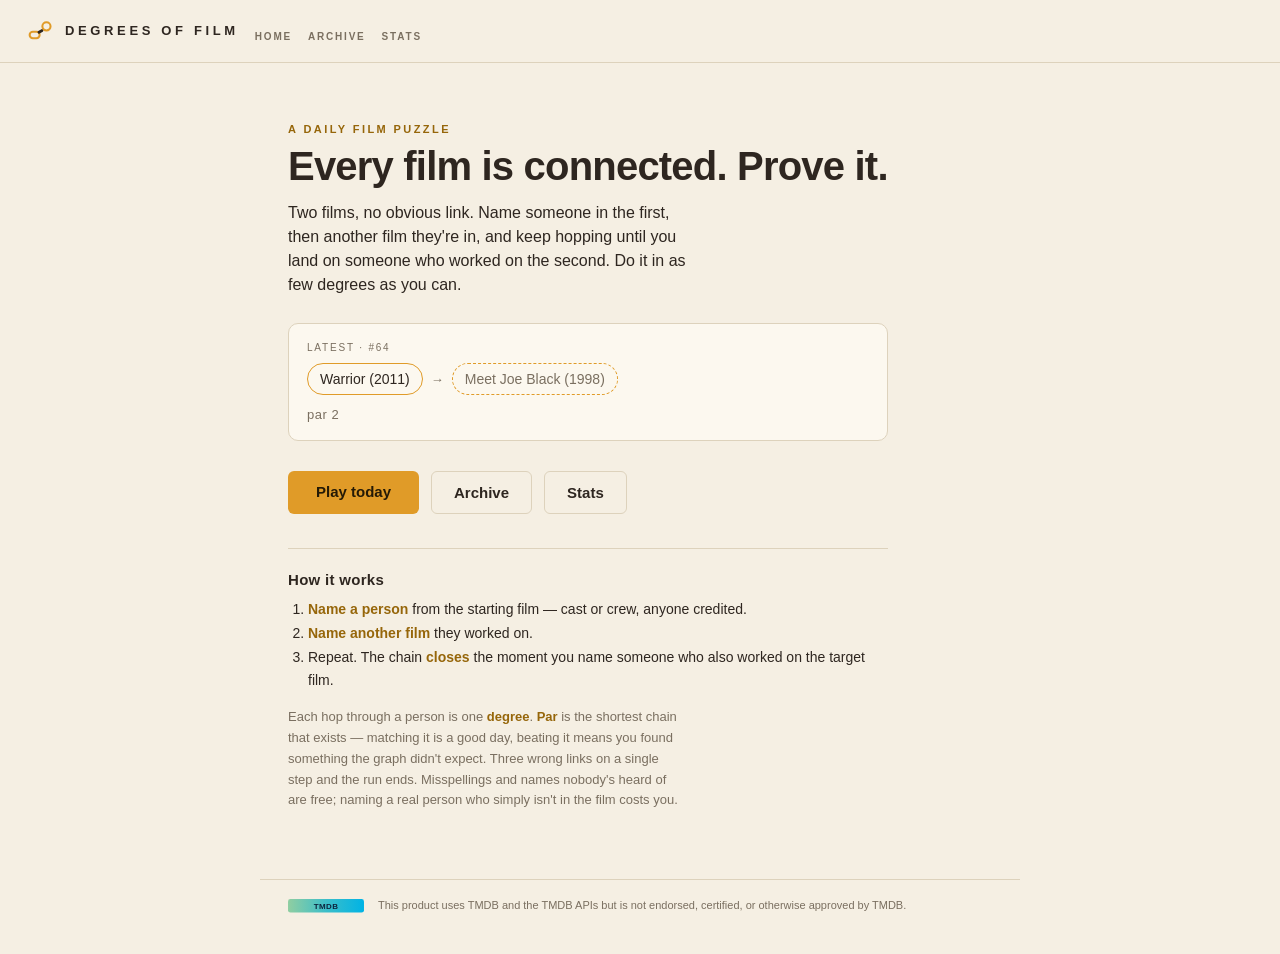
==== commit 888402c5: "UX: adopt the brand-sheet identity — chain-into-degree mark, verdict badges, light og card Implement" ====
--- a/docs/index.html
+++ b/docs/index.html
@@ -25,7 +25,7 @@
 <body>
   <header class="topbar">
     <div class="brand">
-      <a class="wordmark" href="?">Degrees of Film</a>
+      <a class="wordmark" href="?"><img class="brandmark" src="logo-mark.svg" alt="" />Degrees of Film</a>
       <a class="navlink" href="?">Home</a>
       <a class="navlink" href="?archive">Archive</a>
       <a class="navlink" href="?history">Stats</a>
--- a/docs/style.css
+++ b/docs/style.css
@@ -1,12 +1,12 @@
 :root{
-  --ink:#121013; --ink2:#1a171c; --bone:#ece7dd; --muted:#8c867b;
-  --amber:#eba53c; --amber-deep:#caa64f; --on-accent:#1a1206; --red:#c2543f; --line:#2a262d;
+  --paper:#f5efe3; --card:#fcf8ef; --ink:#2e2620; --muted:#7a6f60;
+  --amber:#e09b28; --amber-deep:#96660a; --on-accent:#241a06; --red:#b5462e; --line:#ddd2bc;
   --font:-apple-system,BlinkMacSystemFont,"Segoe UI",Helvetica,Arial,sans-serif;
   --mono:ui-monospace,"SF Mono",Menlo,Consolas,monospace;
 }
 *{box-sizing:border-box}
 body{
-  margin:0;background:var(--ink);color:var(--bone);font-family:var(--font);
+  margin:0;background:var(--paper);color:var(--ink);font-family:var(--font);
   -webkit-font-smoothing:antialiased;min-height:100vh;
 }
 .topbar{
@@ -14,71 +14,41 @@
   padding:20px 28px;border-bottom:1px solid var(--line);
 }
 .wordmark{
+  display:inline-flex;align-items:center;gap:11px;
   text-transform:uppercase;letter-spacing:.28em;font-size:13px;font-weight:600;
-  color:var(--bone);text-decoration:none;
-}
-.wordmark:hover{color:var(--amber)}
+  color:var(--ink);text-decoration:none;
+}
+.brandmark{width:26px;height:20px;display:block}
+.wordmark:hover{color:var(--amber-deep)}
 .brand{display:flex;align-items:baseline;gap:16px}
 .navlink{
   text-transform:uppercase;letter-spacing:.18em;font-size:10px;font-weight:600;
   color:var(--muted);text-decoration:none;
 }
-.navlink:hover{color:var(--amber)}
+.navlink:hover{color:var(--amber-deep)}
 .stats{display:flex;gap:28px}
 .stat{display:flex;flex-direction:column;align-items:flex-end;line-height:1}
-.stat b{font-size:26px;font-weight:600;color:var(--amber);font-variant-numeric:tabular-nums}
+.stat b{font-size:26px;font-weight:600;color:var(--amber-deep);font-variant-numeric:tabular-nums}
 .stat span{text-transform:uppercase;letter-spacing:.18em;font-size:10px;color:var(--muted);margin-top:4px}
 
 .stage{
   display:grid;grid-template-columns:1fr;gap:0;
   max-width:760px;margin:0 auto;padding:36px 28px 60px;
 }
-.rail{display:flex;flex-direction:column;gap:8px;padding-top:6px}
-.mark{
-  width:14px;height:22px;border-radius:3px;border:1px solid var(--line);
-  background:transparent;transition:background .25s,border-color .25s,box-shadow .25s;
-}
-.mark.done{background:var(--bone);border-color:var(--bone)}
-.mark.active{
-  border-color:var(--amber);background:rgba(235,165,60,.16);
-  box-shadow:0 0 0 1px var(--amber),0 0 14px rgba(235,165,60,.35);
-}
-
 .play{display:flex;flex-direction:column;gap:22px;min-width:0}
-.frame{margin:0;position:relative}
-.frame img{
-  width:100%;max-height:380px;object-fit:cover;display:block;
-  border-radius:6px;border:1px solid var(--line);
-}
-/* A credit still/headshot letterboxes so faces aren't cropped by the wide frame. */
-.frame img.is-person{object-fit:contain;background:#0a0a0a}
-/* Who the current still shows — sits over the foot of the frame. */
-.frame-cap{
-  position:absolute;left:0;right:0;bottom:0;
-  padding:22px 12px 8px;
-  font-size:13px;font-weight:600;letter-spacing:.01em;color:var(--bone);
-  border-radius:0 0 6px 6px;
-  background:linear-gradient(180deg, transparent, rgba(0,0,0,.72));
-  pointer-events:none;
-}
 .mode-badge{
   margin:0;align-self:flex-start;text-transform:uppercase;letter-spacing:.22em;
   font-size:10px;font-weight:600;color:var(--amber-deep);
   padding:5px 11px;border:1px solid var(--line);border-radius:999px;
-  background:var(--ink2);
+  background:var(--card);
 }
 .mode-badge:empty{display:none}
-.rung{display:flex;flex-direction:column;gap:8px}
-.eyebrow{
-  margin:0;text-transform:uppercase;letter-spacing:.24em;font-size:11px;
-  font-weight:600;color:var(--amber-deep);
-}
 .prompt{margin:0;font-size:27px;line-height:1.2;font-weight:600;letter-spacing:-.01em}
 
 .controls{display:flex;flex-direction:column;gap:14px}
 .guessrow{display:flex;gap:10px}
 #guess{
-  flex:1;background:var(--ink2);border:1px solid var(--line);color:var(--bone);
+  flex:1;background:var(--card);border:1px solid var(--line);color:var(--ink);
   padding:13px 15px;border-radius:6px;font-size:16px;font-family:inherit;
 }
 #guess::placeholder{color:var(--muted)}
@@ -87,44 +57,39 @@
   background:var(--amber);color:var(--on-accent);border:none;padding:0 22px;border-radius:6px;
   font-size:15px;font-weight:600;cursor:pointer;font-family:inherit;
 }
-#guess-btn:hover{background:#f3b85c}
+#guess-btn:hover{background:#cf8c17}
 .meta{display:flex;align-items:center;justify-content:space-between}
 .attempts{display:flex;gap:7px}
-.dot{width:9px;height:9px;border-radius:50%;background:var(--bone)}
+.dot{width:9px;height:9px;border-radius:50%;background:var(--ink)}
 .dot.spent{background:var(--line)}
 .skip{
   background:transparent;color:var(--muted);border:1px solid var(--line);
   padding:8px 14px;border-radius:6px;font-size:13px;cursor:pointer;font-family:inherit;
 }
-.skip:hover{color:var(--bone);border-color:var(--muted)}
+.skip:hover{color:var(--ink);border-color:var(--muted)}
 .skip:disabled{opacity:.4;cursor:not-allowed}
 .lifelines{display:flex;gap:10px}
-.choices{display:flex;flex-direction:column;gap:8px}
-.choices:empty{display:none}
 .suggest{display:flex;flex-direction:column;gap:6px}
 .suggest[hidden]{display:none}
 .suggest .choice{padding:8px 13px;font-size:14px}
 .suggest .choice.sel{border-color:var(--amber)}
 .cchain{display:flex;flex-wrap:wrap;gap:8px;align-items:center;margin:14px 0}
-.cpill{padding:7px 12px;border-radius:999px;border:1px solid var(--line);background:var(--ink2);
-       font-size:14px;color:var(--bone)}
+.cpill{padding:7px 12px;border-radius:999px;border:1px solid var(--line);background:var(--card);
+       font-size:14px;color:var(--ink)}
 .cpill.film{border-color:var(--amber)}
 .cpill.goal{border-style:dashed;color:var(--muted)}
 .cpill.current{box-shadow:0 0 0 1px var(--amber)}
 .carrow{color:var(--muted);font-size:13px}
-.cprompt{margin:4px 0 8px;font-size:15px;color:var(--bone)}
-.cend{margin-top:16px}
-.cend .hero{margin:8px 0}
+.cprompt{margin:4px 0 8px;font-size:15px;color:var(--ink)}
 .suggest .yr{color:var(--muted);margin-left:8px;font-size:12px}
-.choices-note{margin:0;font-size:12px;color:var(--muted);letter-spacing:.04em}
 .choice{
-  text-align:left;background:var(--ink2);border:1px solid var(--line);color:var(--bone);
+  text-align:left;background:var(--card);border:1px solid var(--line);color:var(--ink);
   padding:12px 15px;border-radius:6px;font-size:15px;cursor:pointer;font-family:inherit;
 }
 .choice:hover{border-color:var(--amber)}
 .feedback{margin:0;font-size:14px;min-height:20px;opacity:0;transition:opacity .2s;letter-spacing:.01em}
 .feedback.show{opacity:1}
-.feedback.good{color:var(--amber)}
+.feedback.good{color:var(--amber-deep)}
 .feedback.bad{color:var(--red)}
 .feedback.muted{color:var(--muted)}
 
@@ -132,83 +97,61 @@
   grid-column:1 / -1;display:flex;flex-direction:column;align-items:center;
   text-align:center;gap:14px;padding-top:30px;
 }
+.eyebrow{
+  margin:0;text-transform:uppercase;letter-spacing:.24em;font-size:11px;
+  font-weight:600;color:var(--amber-deep);
+}
 .end .eyebrow{color:var(--muted)}
+.verdict-badge{width:210px;max-width:70vw;display:block;margin:2px auto 0}
+.scatter{width:100%;max-width:430px;display:block;margin:0 auto -34px;pointer-events:none}
 .hero{display:flex;flex-direction:column;align-items:center;gap:6px;margin:6px 0}
-.herodepth{font-size:84px;font-weight:600;line-height:1;color:var(--amber);font-variant-numeric:tabular-nums}
+.herodepth{font-size:84px;font-weight:600;line-height:1;color:var(--amber-deep);font-variant-numeric:tabular-nums}
 .hero label{text-transform:uppercase;letter-spacing:.2em;font-size:12px;color:var(--muted)}
 .endline{margin:0;color:var(--muted);font-size:14px}
-.roast{margin:14px auto 0;max-width:44ch;font-size:15px;line-height:1.5;color:var(--bone)}
-.roast-cta{display:inline-block;margin-top:8px;color:var(--amber);text-decoration:none;font-size:13px;font-weight:600;letter-spacing:.02em}
-.roast-cta:hover{text-decoration:underline}
-.reveal{margin:2px 0 0;color:var(--bone);font-size:15px}
+.reveal{margin:2px 0 0;color:var(--ink);font-size:15px}
 .reveal strong{color:var(--amber-deep)}
 .statgrid{display:flex;gap:18px;justify-content:center;flex-wrap:wrap;margin:8px 0 2px}
 .statgrid div{display:flex;flex-direction:column;align-items:center;line-height:1}
-.statgrid b{font-size:22px;font-weight:600;color:var(--amber);font-variant-numeric:tabular-nums}
+.statgrid b{font-size:22px;font-weight:600;color:var(--amber-deep);font-variant-numeric:tabular-nums}
 .statgrid span{text-transform:uppercase;letter-spacing:.14em;font-size:9px;color:var(--muted);margin-top:4px}
 .hist{width:100%;max-width:320px;margin:12px auto 0;display:flex;flex-direction:column;gap:5px}
 .histlabel{margin:0 0 3px;font-size:10px;text-transform:uppercase;letter-spacing:.16em;color:var(--muted);text-align:left}
 .hrow{display:flex;align-items:center;gap:8px}
 .hd{width:18px;text-align:right;font-size:12px;color:var(--muted);font-variant-numeric:tabular-nums}
-.hb{background:var(--line);color:var(--bone);font-size:11px;padding:2px 7px;border-radius:3px;text-align:right;min-width:22px;font-variant-numeric:tabular-nums}
+.hb{background:var(--line);color:var(--ink);font-size:11px;padding:2px 7px;border-radius:3px;text-align:right;min-width:22px;font-variant-numeric:tabular-nums}
 .hb.cur{background:var(--amber);color:var(--on-accent)}
 .share{
-  font-family:var(--mono);font-size:13px;color:var(--bone);background:var(--ink2);
+  font-family:var(--mono);font-size:13px;color:var(--ink);background:var(--card);
   border:1px solid var(--line);border-radius:6px;padding:14px 18px;margin:8px 0 0;white-space:pre-wrap;
 }
-.again{
-  background:transparent;color:var(--bone);border:1px solid var(--amber);
-  padding:11px 26px;border-radius:6px;font-size:14px;font-weight:600;cursor:pointer;font-family:inherit;
-}
-.again:hover{background:var(--amber);color:var(--on-accent)}
-.endbtns{display:flex;gap:10px;margin-top:12px;justify-content:center;flex-wrap:wrap}
 .copy{
   background:var(--amber);color:var(--on-accent);border:1px solid var(--amber);
   padding:11px 26px;border-radius:6px;font-size:14px;font-weight:600;cursor:pointer;font-family:inherit;
 }
-.copy:hover{filter:brightness(1.08)}
+.copy:hover{filter:brightness(.94)}
 
 .archive{grid-column:1 / -1;padding-top:4px}
-.arc-title{margin:0 0 4px;font-size:20px;font-weight:600;letter-spacing:-.01em}
 .arc-sub{margin:0 0 18px;color:var(--muted);font-size:13px}
 .archive-list{display:grid;grid-template-columns:repeat(auto-fill,minmax(150px,1fr));gap:10px}
 .arc{
   display:flex;align-items:center;gap:10px;padding:13px 14px;text-decoration:none;
-  background:var(--ink2);border:1px solid var(--line);border-radius:8px;color:var(--bone);
+  background:var(--card);border:1px solid var(--line);border-radius:8px;color:var(--ink);
 }
 .arc:hover{border-color:var(--amber)}
-.arc-sw{width:14px;height:14px;border-radius:3px;flex:0 0 auto;border:1px solid rgba(255,255,255,.12)}
 .arc-d{font-size:14px;font-weight:600}
-.arc-n{margin-left:auto;color:var(--muted);font-size:12px;font-variant-numeric:tabular-nums}
 
 .home{grid-column:1 / -1;max-width:600px;padding:24px 0 8px}
 .home-eyebrow{margin:0;text-transform:uppercase;letter-spacing:.22em;font-size:11px;font-weight:600;color:var(--amber-deep)}
 .home-title{margin:10px 0 0;font-size:40px;line-height:1.05;font-weight:600;letter-spacing:-.02em}
-.home-tag{margin:14px 0 0;font-size:16px;line-height:1.5;color:var(--bone);max-width:46ch}
-.quote{margin:24px 0 0;padding:2px 0 2px 16px;border-left:2px solid var(--amber);color:var(--muted);font-style:italic;font-size:15px;line-height:1.4}
-.quote cite{display:block;margin-top:7px;font-style:normal;font-size:12px;letter-spacing:.04em}
+.home-tag{margin:14px 0 0;font-size:16px;line-height:1.5;color:var(--ink);max-width:46ch}
 .home-cta{display:flex;gap:12px;margin-top:30px;flex-wrap:wrap}
 .btn-primary{background:var(--amber);color:var(--on-accent);text-decoration:none;font-weight:600;font-size:15px;padding:12px 28px;border-radius:6px}
-.btn-primary:hover{filter:brightness(1.08)}
-.btn-ghost{background:transparent;color:var(--bone);text-decoration:none;font-size:15px;font-weight:600;padding:12px 22px;border-radius:6px;border:1px solid var(--line)}
+.btn-primary:hover{filter:brightness(.94)}
+.btn-ghost{background:transparent;color:var(--ink);text-decoration:none;font-size:15px;font-weight:600;padding:12px 22px;border-radius:6px;border:1px solid var(--line)}
 .btn-ghost:hover{border-color:var(--muted)}
 
-.modes{grid-column:1 / -1;max-width:560px;padding-top:6px}
 .navback{display:inline-block;margin-bottom:16px;text-decoration:none;color:var(--muted);font-size:11px;letter-spacing:.16em;text-transform:uppercase}
-.navback:hover{color:var(--amber)}
-.modes-title{margin:0 0 16px;font-size:24px;font-weight:600;letter-spacing:-.01em}
-.mode-cards{display:flex;flex-direction:column;gap:12px}
-.mode{display:block;padding:18px 20px;border:1px solid var(--line);border-radius:10px;background:var(--ink2);text-decoration:none;color:var(--bone)}
-.mode.lit{border-color:var(--amber)}
-.mode.lit:hover{box-shadow:0 0 0 1px var(--amber)}
-.mode:not(.lit){opacity:.62}
-.mode-head{display:flex;justify-content:space-between;align-items:baseline;gap:10px}
-.mode-name{font-size:18px;font-weight:600}
-.mode-soon{font-size:11px;text-transform:uppercase;letter-spacing:.14em;color:var(--amber);white-space:nowrap}
-.mode:not(.lit) .mode-soon{color:var(--muted)}
-.mode-desc{display:block;margin-top:8px;color:var(--muted);font-size:14px;line-height:1.5}
-
-.lobby .stats{visibility:hidden}
+.navback:hover{color:var(--amber-deep)}
 
 .attribution{
   max-width:760px;margin:0 auto;padding:18px 28px 40px;display:flex;align-items:center;gap:14px;
@@ -233,7 +176,7 @@
   background:var(--amber);color:var(--on-accent);
   font-size:12px;font-weight:600;line-height:1.35;text-align:center;
   text-transform:none;letter-spacing:normal;
-  box-shadow:0 8px 22px rgba(0,0,0,.45);
+  box-shadow:0 8px 22px rgba(46,38,32,.22);
   opacity:0;pointer-events:none;z-index:60;
   transition:opacity .11s ease,transform .11s ease;
 }
@@ -248,7 +191,7 @@
 /* --- Degrees: today's card, the rules block, scorecard rows --- */
 .stats[hidden]{display:none}
 .cpill.person{border-color:var(--muted)}
-.today{margin:26px 0 0;padding:18px;border:1px solid var(--line);border-radius:10px;background:var(--ink2)}
+.today{margin:26px 0 0;padding:18px;border:1px solid var(--line);border-radius:10px;background:var(--card)}
 .today:empty{display:none}
 .today-eyebrow{margin:0 0 10px;text-transform:uppercase;letter-spacing:.18em;font-size:10px;color:var(--muted)}
 .today-pair{display:flex;flex-wrap:wrap;align-items:center;gap:8px;margin:0}
@@ -263,7 +206,7 @@
 #archive-list,#history-list{grid-template-columns:1fr}
 .arc-row{
   display:flex;align-items:baseline;gap:12px;padding:12px 14px;text-decoration:none;
-  background:var(--ink2);border:1px solid var(--line);border-radius:8px;color:var(--bone);
+  background:var(--card);border:1px solid var(--line);border-radius:8px;color:var(--ink);
 }
 .arc-row:hover{border-color:var(--amber)}
 .arc-date{font-size:12px;color:var(--muted);font-variant-numeric:tabular-nums;flex:0 0 auto}
@@ -282,10 +225,10 @@
 .reveal-label{margin:0;text-transform:uppercase;letter-spacing:.18em;font-size:10px;
               font-weight:600;color:var(--amber-deep)}
 .revealchain{margin-top:8px}
-.cpill.reveal{border-color:var(--amber-deep);color:var(--bone);border-style:dashed}
+.cpill.reveal{border-color:var(--amber-deep);color:var(--ink);border-style:dashed}
 .cpill.dim{opacity:.55}
 .reveal-count{margin:10px 0 0;font-size:13px;color:var(--muted)}
-.streakline{margin:14px 0 0;font-size:14px;color:var(--amber);font-weight:600;letter-spacing:.02em}
+.streakline{margin:14px 0 0;font-size:14px;color:var(--amber-deep);font-weight:600;letter-spacing:.02em}
 .streakline:empty{display:none}
 .obsline{margin:14px 0 0;font-size:13px;color:var(--amber-deep);font-weight:600;letter-spacing:.03em;cursor:help}
 .obsline:empty{display:none}
@@ -298,7 +241,7 @@
 .hb{transition:width .4s ease}
 #share-text{text-align:left;max-width:420px;width:100%;margin-top:14px}
 .riskline{margin-top:10px}
-.riskline a{color:var(--amber)}
+.riskline a{color:var(--amber-deep)}
 
 /* --- completion calendar + backup (scorecard) --- */
 .history-cal{display:flex;flex-direction:column;gap:18px;margin:22px 0}
@@ -310,15 +253,15 @@
      text-decoration:none;font-variant-numeric:tabular-nums}
 .cal.void{border:none}
 .cal.future{border-style:dotted;opacity:.38}
-.cal.empty:hover{border-color:var(--muted);color:var(--bone)}
+.cal.empty:hover{border-color:var(--muted);color:var(--ink)}
 .cal.gold{background:var(--amber);border-color:var(--amber);color:var(--on-accent);font-weight:700}
-.cal.silver{background:var(--bone);border-color:var(--bone);color:#1a1206;font-weight:700}
+.cal.silver{background:#cfc6b3;border-color:#cfc6b3;color:#241a06;font-weight:700}
 .cal.loss{border-color:var(--red);color:var(--red);font-weight:700}
 .cal.replay{border-color:var(--amber-deep);color:var(--amber-deep);border-style:dashed}
 .backup{display:flex;gap:10px;flex-wrap:wrap;margin:6px 0 16px}
 .bk-area{display:flex;flex-direction:column;gap:8px;margin:0 0 18px}
 .bk-area[hidden]{display:none}
-#bk-text{background:var(--ink2);border:1px solid var(--line);border-radius:6px;color:var(--bone);
+#bk-text{background:var(--card);border:1px solid var(--line);border-radius:6px;color:var(--ink);
          font-family:var(--mono);font-size:12px;padding:10px 12px;resize:vertical;word-break:break-all}
 #bk-text:focus{outline:none;border-color:var(--amber)}
 .bk-row{display:flex;gap:10px}
@@ -331,8 +274,6 @@
   .stats{gap:16px}
   .stat b{font-size:21px}
   .stage{grid-template-columns:1fr;gap:18px;padding:22px 16px 48px}
-  .rail{flex-direction:row;flex-wrap:wrap;padding-top:0}
-  .mark{width:20px;height:8px}
   .prompt{font-size:22px}
   .herodepth{font-size:64px}
   .meta{flex-wrap:wrap;gap:10px}
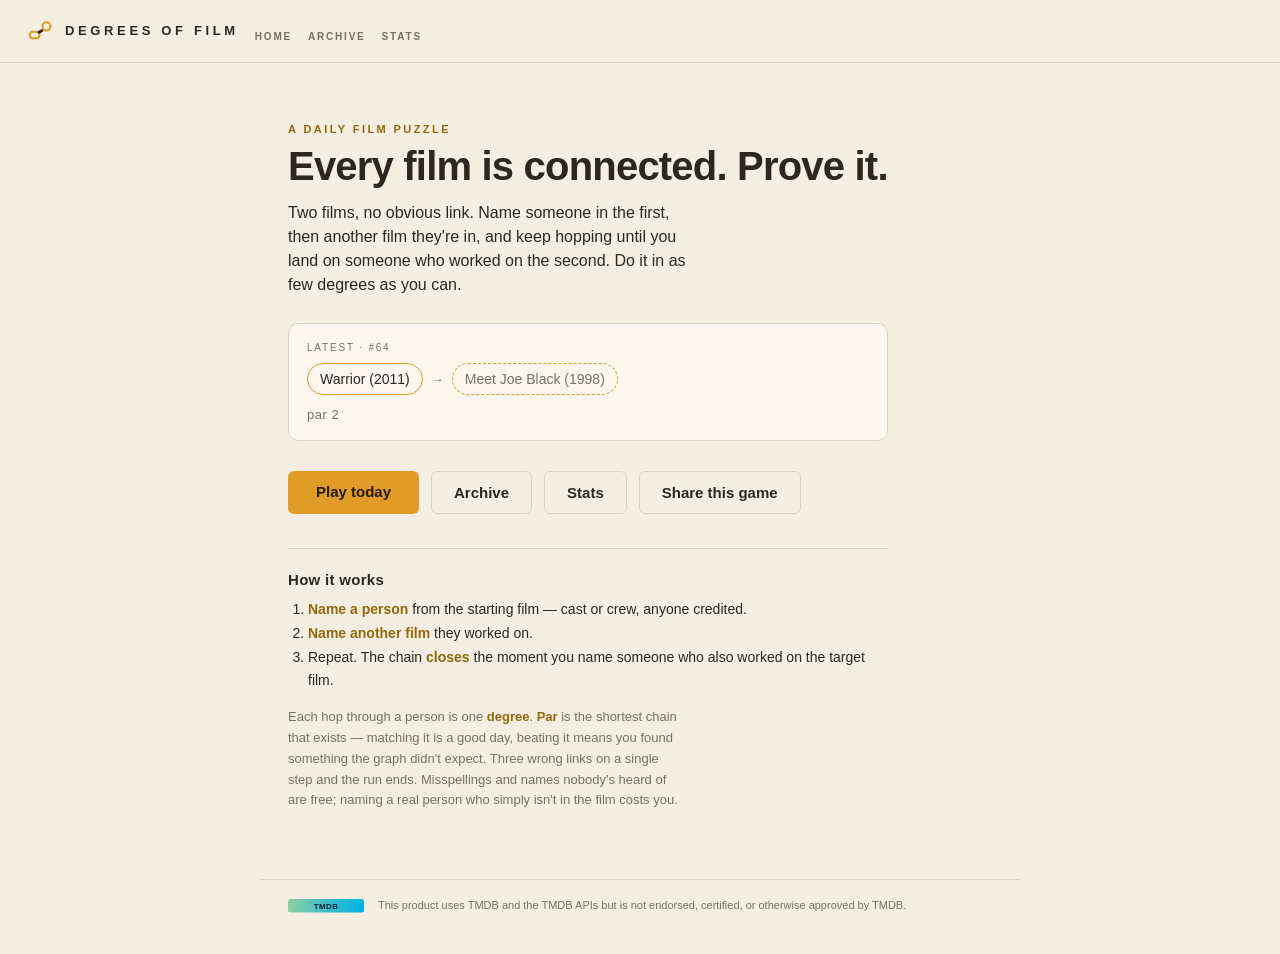
==== commit a423a333: "UX: 'Share this game' — native invite share with the animated card A second share affordance, distin" ====
--- a/docs/index.html
+++ b/docs/index.html
@@ -48,6 +48,7 @@
         <a class="btn-primary" href="?play" data-tip="Play today's connection">Play today</a>
         <a class="btn-ghost" href="?archive" data-tip="Every past daily, still playable">Archive</a>
         <a class="btn-ghost" href="?history" data-tip="Your streak and scorecard on this device">Stats</a>
+        <button class="btn-ghost" id="invite-btn" data-tip="Send the game to a friend">Share this game</button>
       </div>
       <div class="rules">
         <h2>How it works</h2>
--- a/docs/style.css
+++ b/docs/style.css
@@ -148,6 +148,7 @@
 .btn-primary{background:var(--amber);color:var(--on-accent);text-decoration:none;font-weight:600;font-size:15px;padding:12px 28px;border-radius:6px}
 .btn-primary:hover{filter:brightness(.94)}
 .btn-ghost{background:transparent;color:var(--ink);text-decoration:none;font-size:15px;font-weight:600;padding:12px 22px;border-radius:6px;border:1px solid var(--line)}
+button.btn-ghost{cursor:pointer;font-family:inherit}
 .btn-ghost:hover{border-color:var(--muted)}
 
 .navback{display:inline-block;margin-bottom:16px;text-decoration:none;color:var(--muted);font-size:11px;letter-spacing:.16em;text-transform:uppercase}
